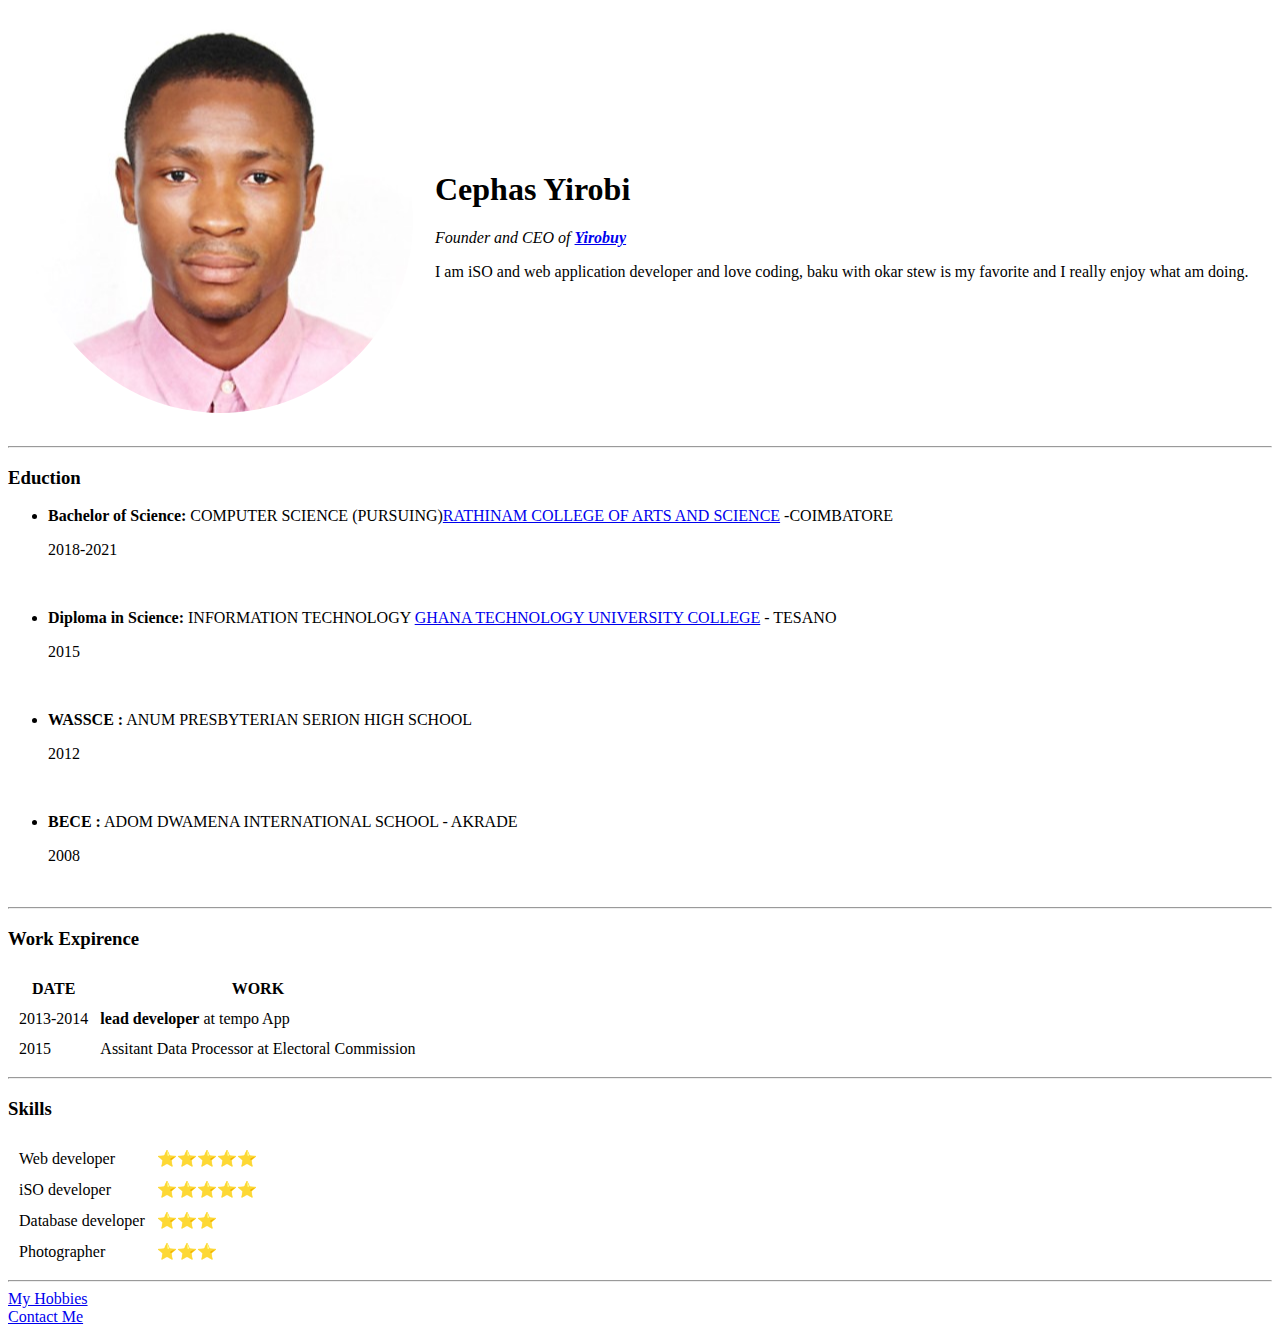
==== index.html @ 00345d81 "update to my initial website" ====
<!DOCTYPE html>
<html lang="en" dir="ltr">

  <head>
    <meta charset="utf-8">
    <title>Cephas's Personal Site</title>
  </head>

  <body>
    <table cellspacing="20">
      <tr>
        <td><img src="yirobi_circle photo1.png" alt="cephas profile picture"></td>
        <td>
          <h1>Cephas Yirobi</h1>
          <p><em>Founder and CEO of <strong><a href="https://www.appbrewery.co/">Yirobuy</a></strong></em></p>
          <p> I am iSO and web application developer and love coding, baku with okar stew is my favorite and I really enjoy what am doing.</p>
        </td>
      </tr>
    </table>
    <hr>
    <h3>Eduction</h3>
    <ul>
      <DIV CLASS="first">
        <li><strong>Bachelor of Science:</strong> COMPUTER SCIENCE (PURSUING)<a href="https://www.rathinamcollege.edu.in/">RATHINAM COLLEGE OF ARTS AND SCIENCE</a> -COIMBATORE</li>
      </div>
      <DIV CLASS="sceond">
        <p>2018-2021</p>
    </ul>
    </DIV><br>
    <ul>
      <DIV CLASS="first">
        <li><strong>Diploma in Science:</strong> INFORMATION TECHNOLOGY <a href="https://site.gtuc.edu.gh/">GHANA TECHNOLOGY UNIVERSITY COLLEGE</a> - TESANO</li>
      </div>
      <DIV CLASS="sceond">
        <p>2015</p>
    </ul>
    </DIV><br>
    <ul>
      <DIV CLASS="first">
        <li><strong>WASSCE :</strong> ANUM PRESBYTERIAN SERION HIGH SCHOOL</li>
      </div>
      <DIV CLASS="sceond">
        <p>2012</p>
    </ul>
    </DIV><br>
    <ul>
      <DIV CLASS="first">
        <li><strong>BECE :</strong> ADOM DWAMENA INTERNATIONAL SCHOOL - AKRADE</li>
      </div>
      <DIV CLASS="sceond">
        <p>2008 </p>
    </ul>
    </DIV><br>
    <hr>
    <h3>Work Expirence</h3>
    <table cellspacing="10">
      <thead>
        <th>DATE</th>
        <th>WORK</th>
      </thead>
      <tbody>
        <tr>
          <td>2013-2014</td>
          <td><strong>lead developer</strong> at tempo App</td>
        </tr>
        <tr>
          <td>2015</td>
          <td>Assitant Data Processor at Electoral Commission</td>
        </tr>
      </tbody>
    </table>
    <hr>
    <h3>Skills</h3>
    <table cellspacing="10">
      <tr>
        <td>Web developer</td>
        <td>⭐⭐⭐⭐⭐</td>
      </tr>
      <tr>
        <td>iSO developer</td>
        <td>⭐⭐⭐⭐⭐</td>
      </tr>
      <tr>
        <td>Database developer</td>
        <td>⭐⭐⭐</td>
      </tr>
      <tr>
        <td>Photographer</td>
        <td>⭐⭐⭐</td>
      </tr>
    </table>
    <hr>
    <a href="hobbies.html">My Hobbies</a>
    <br>
    <a href="contact-me.html">Contact Me</a>
  </body>

</html>
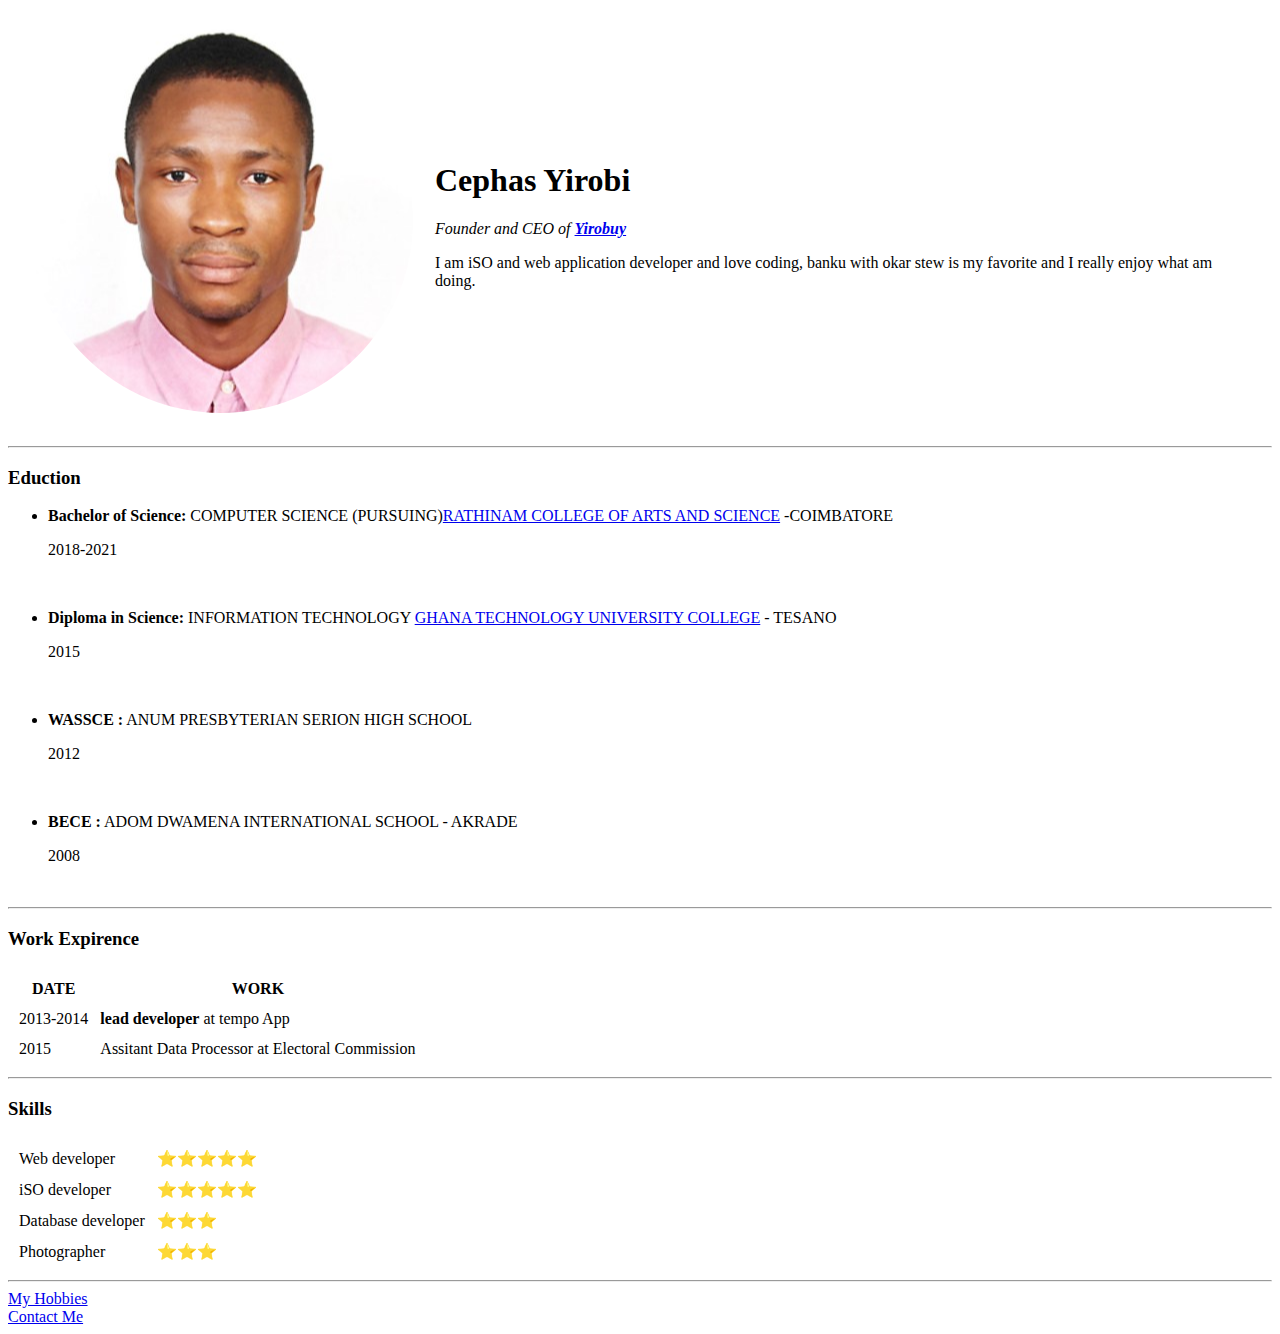
==== commit 67255852: "add initial CV website files" ====
--- a/index.html
+++ b/index.html
@@ -13,7 +13,7 @@
         <td>
           <h1>Cephas Yirobi</h1>
           <p><em>Founder and CEO of <strong><a href="https://www.appbrewery.co/">Yirobuy</a></strong></em></p>
-          <p> I am iSO and web application developer and love coding, baku with okar stew is my favorite and I really enjoy what am doing.</p>
+          <p> I am iSO and web application developer and love coding, banku with okar stew is my favorite and I really enjoy what am doing.</p>
         </td>
       </tr>
     </table>
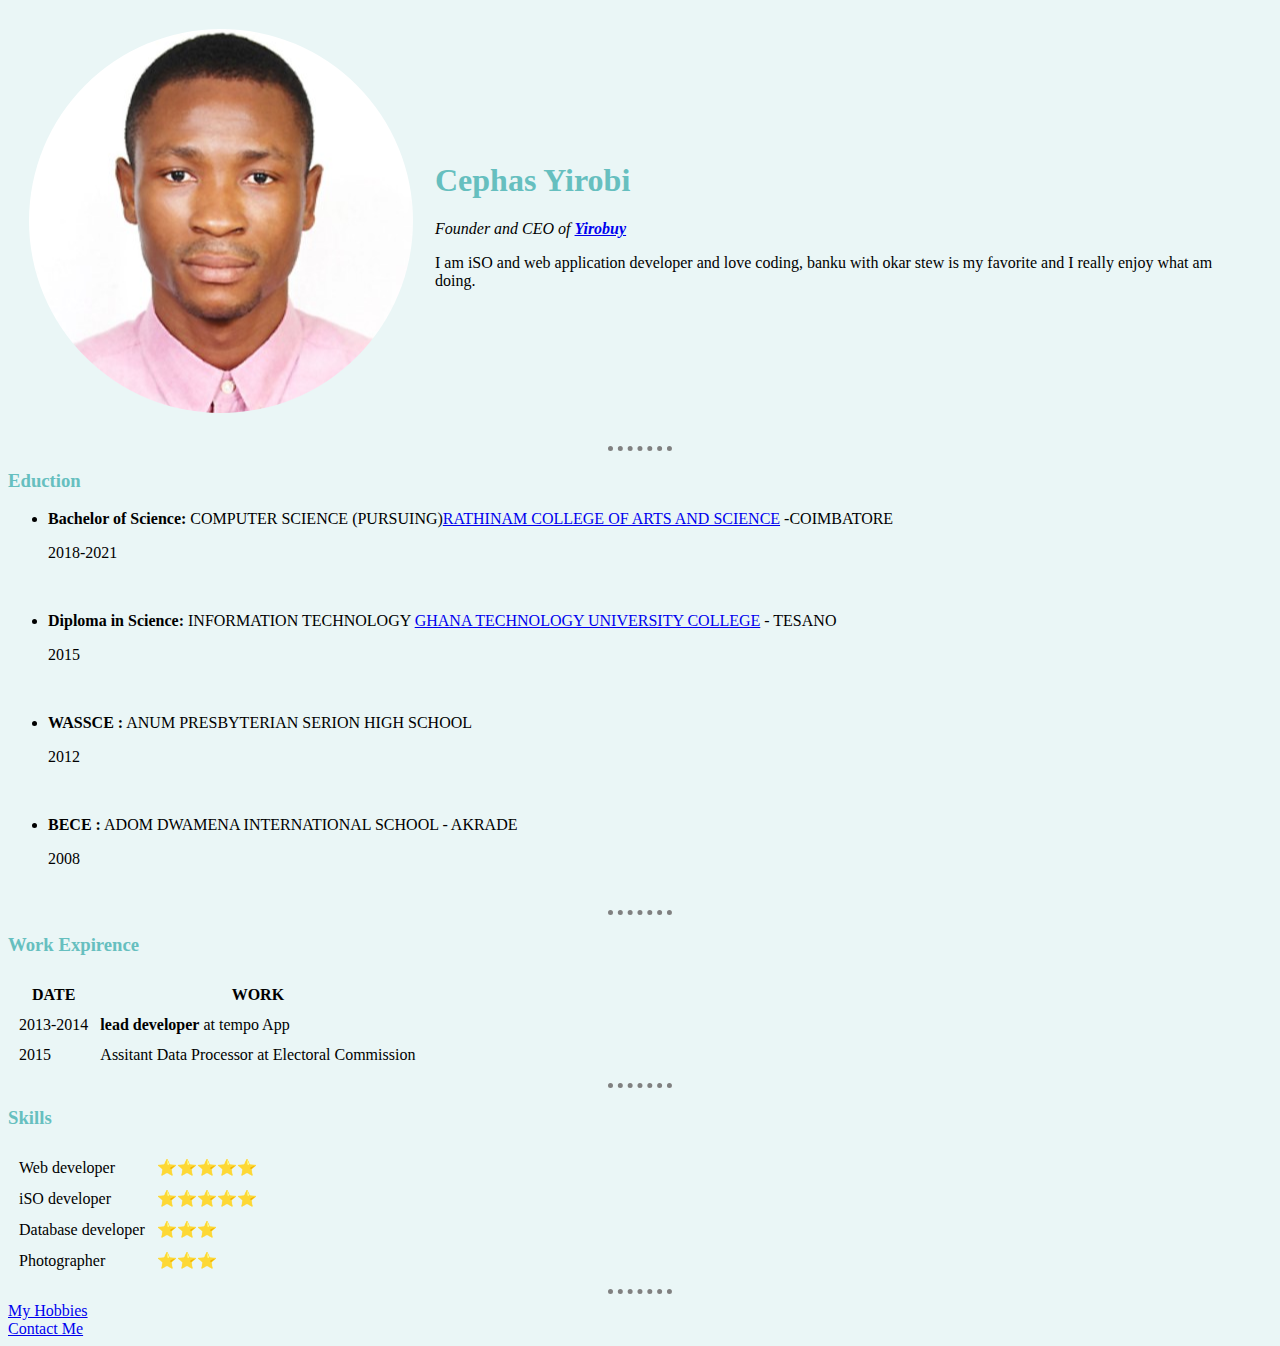
==== commit 211414d2: "add initial CV update website files" ====
--- a/index.html
+++ b/index.html
@@ -4,12 +4,13 @@
   <head>
     <meta charset="utf-8">
     <title>Cephas's Personal Site</title>
+    <link rel="stylesheet" href="css/styles.css">
   </head>
 
   <body>
     <table cellspacing="20">
       <tr>
-        <td><img src="yirobi_circle photo1.png" alt="cephas profile picture"></td>
+        <td><img src="images/yirobi_circle photo1.png" alt="cephas profile picture"></td>
         <td>
           <h1>Cephas Yirobi</h1>
           <p><em>Founder and CEO of <strong><a href="https://www.appbrewery.co/">Yirobuy</a></strong></em></p>
--- a/css/styles.css
+++ b/css/styles.css
@@ -0,0 +1,18 @@
+body {
+  background-color: #EAF6F6;
+}
+
+h1{
+  color: #66BFBF;
+}
+h3{
+  color:#66BFBF;
+}
+
+hr {
+  border-style:none;
+  border-top-style: dotted;
+  border-color: grey;
+  border-width: 5px;
+  width: 5%;
+}
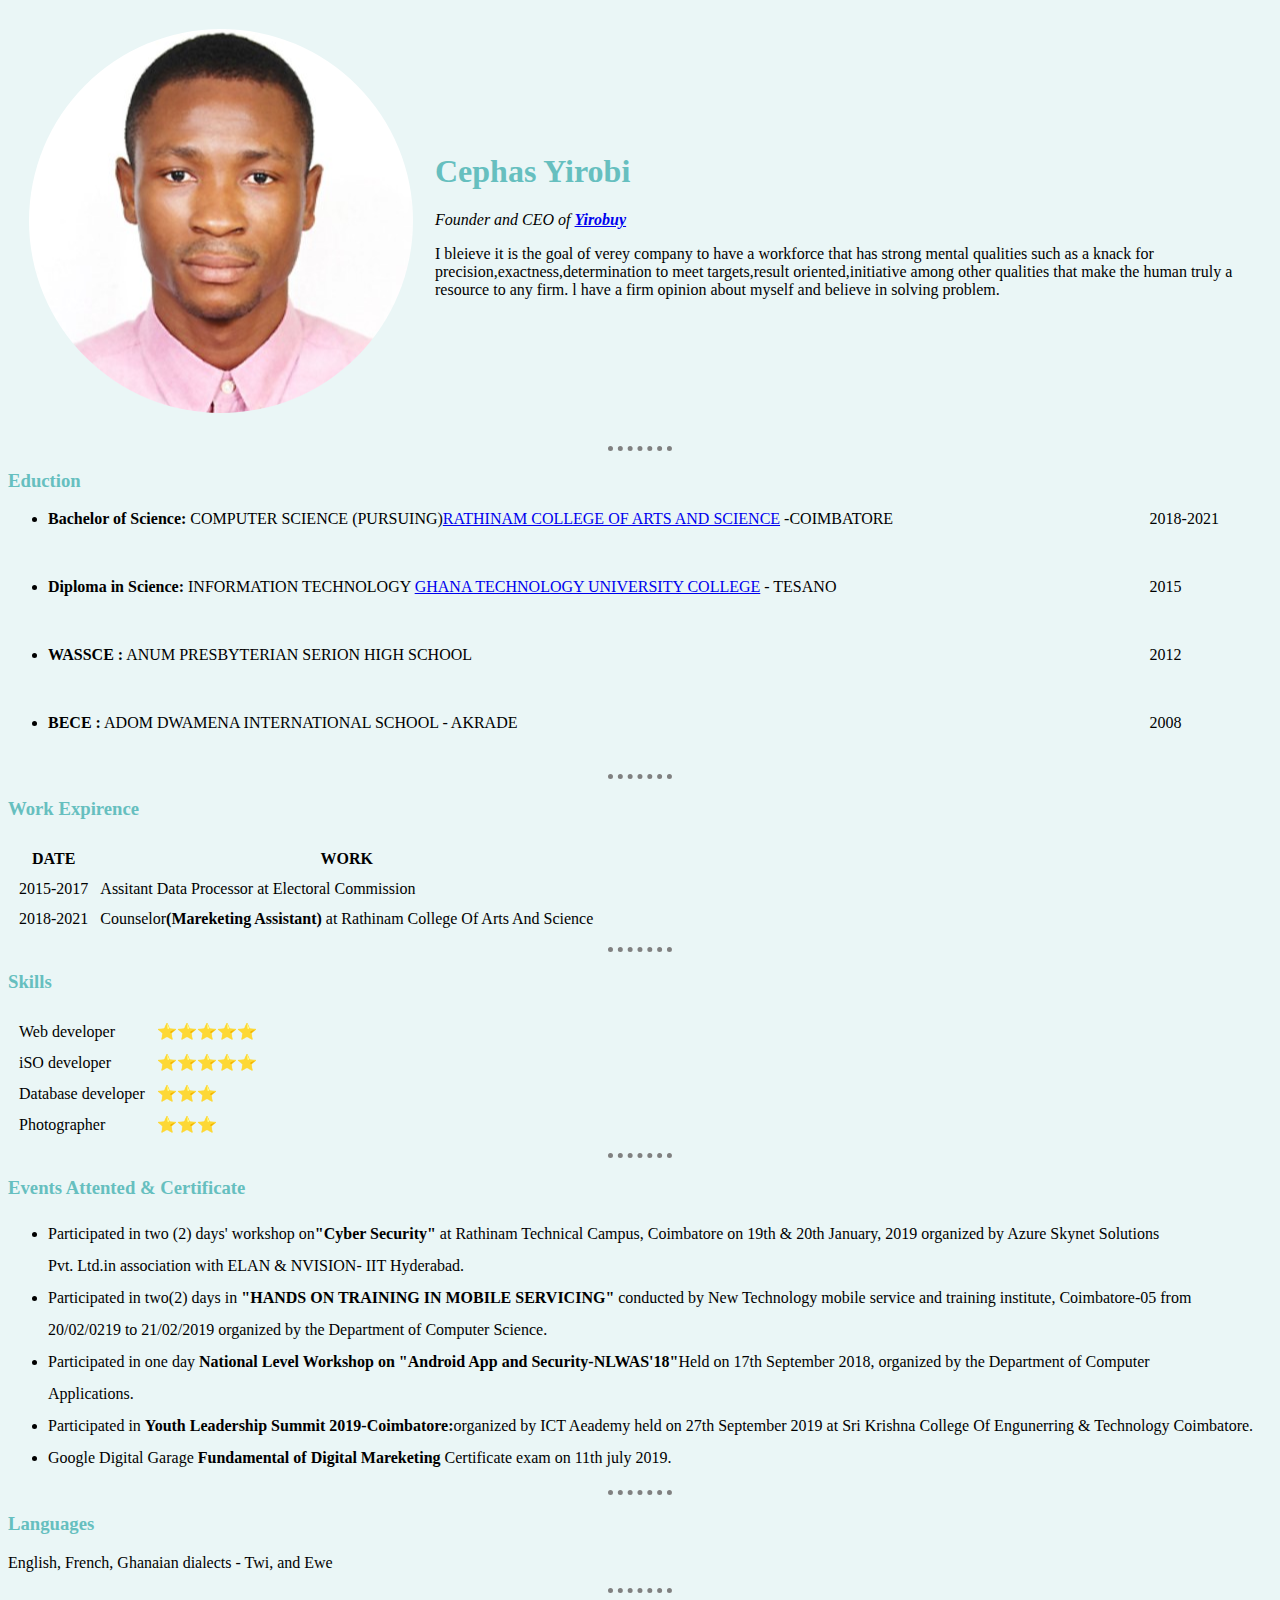
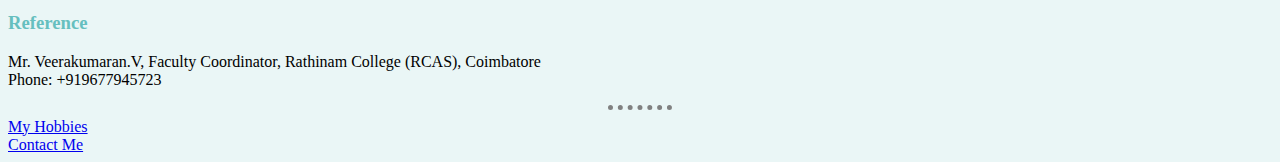
==== commit 44a42bce: "Add initials update CV website files" ====
--- a/index.html
+++ b/index.html
@@ -14,7 +14,8 @@
         <td>
           <h1>Cephas Yirobi</h1>
           <p><em>Founder and CEO of <strong><a href="https://www.appbrewery.co/">Yirobuy</a></strong></em></p>
-          <p> I am iSO and web application developer and love coding, banku with okar stew is my favorite and I really enjoy what am doing.</p>
+          <p class="Intro"> I bleieve it is the goal of verey company to have a workforce that has strong mental qualities such as a knack for precision,exactness,determination to meet targets,result oriented,initiative among other qualities that
+            make the human truly a resource to any firm. l have a firm opinion about myself and believe in solving problem.</p>
         </td>
       </tr>
     </table>
@@ -61,12 +62,12 @@
       </thead>
       <tbody>
         <tr>
-          <td>2013-2014</td>
-          <td><strong>lead developer</strong> at tempo App</td>
+          <td>2015-2017</td>
+          <td>Assitant Data Processor at Electoral Commission</td>
         </tr>
         <tr>
-          <td>2015</td>
-          <td>Assitant Data Processor at Electoral Commission</td>
+          <td>2018-2021</td>
+          <td>Counselor<strong>(Mareketing Assistant)</strong> at Rathinam College Of Arts And Science</td>
         </tr>
       </tbody>
     </table>
@@ -91,6 +92,32 @@
       </tr>
     </table>
     <hr>
+    <h3>Events Attented & Certificate</h3>
+    <ul class="item">
+      <li>
+        Participated in two (2) days' workshop on<strong>"Cyber Security"</strong> at Rathinam Technical Campus, Coimbatore on 19th & 20th January, 2019 organized by Azure Skynet Solutions<br> Pvt. Ltd.in association with ELAN & NVISION- IIT
+        Hyderabad.</li>
+      <li>
+        Participated in two(2) days in <strong>"HANDS ON TRAINING IN MOBILE SERVICING"</strong> conducted by New Technology mobile service and training institute, Coimbatore-05 from<br> 20/02/0219 to 21/02/2019 organized by the Department of Computer
+        Science.</li>
+      <li>
+        Participated in one day <strong>National Level Workshop on "Android App and Security-NLWAS'18"</strong>Held on 17th September 2018, organized by the Department of Computer<br> Applications.
+      </li>
+      <li>
+        Participated in <strong>Youth Leadership Summit 2019-Coimbatore:</strong>organized by ICT Aeademy held on 27th September 2019 at Sri Krishna College Of Engunerring & Technology Coimbatore.
+      </li>
+      <li>
+        Google Digital Garage<strong> Fundamental of Digital Mareketing</strong> Certificate exam on 11th july 2019.
+      </li>
+    </ul>
+    <hr>
+    <h3>Languages</h3>
+    <p>English, French, Ghanaian dialects - Twi, and Ewe</p>
+    <hr>
+    <h3>Reference</h3>
+    <p>Mr. Veerakumaran.V, Faculty Coordinator, Rathinam College (RCAS), Coimbatore<br>
+      Phone: +919677945723</p>
+    <hr>
     <a href="hobbies.html">My Hobbies</a>
     <br>
     <a href="contact-me.html">Contact Me</a>
--- a/css/styles.css
+++ b/css/styles.css
@@ -16,3 +16,15 @@
   border-width: 5px;
   width: 5%;
 }
+.item{
+  line-height: 2;
+}
+.first{
+  width: 90%;
+  float: left;
+
+}
+.second{
+  width: 10%;
+  float: right;
+}
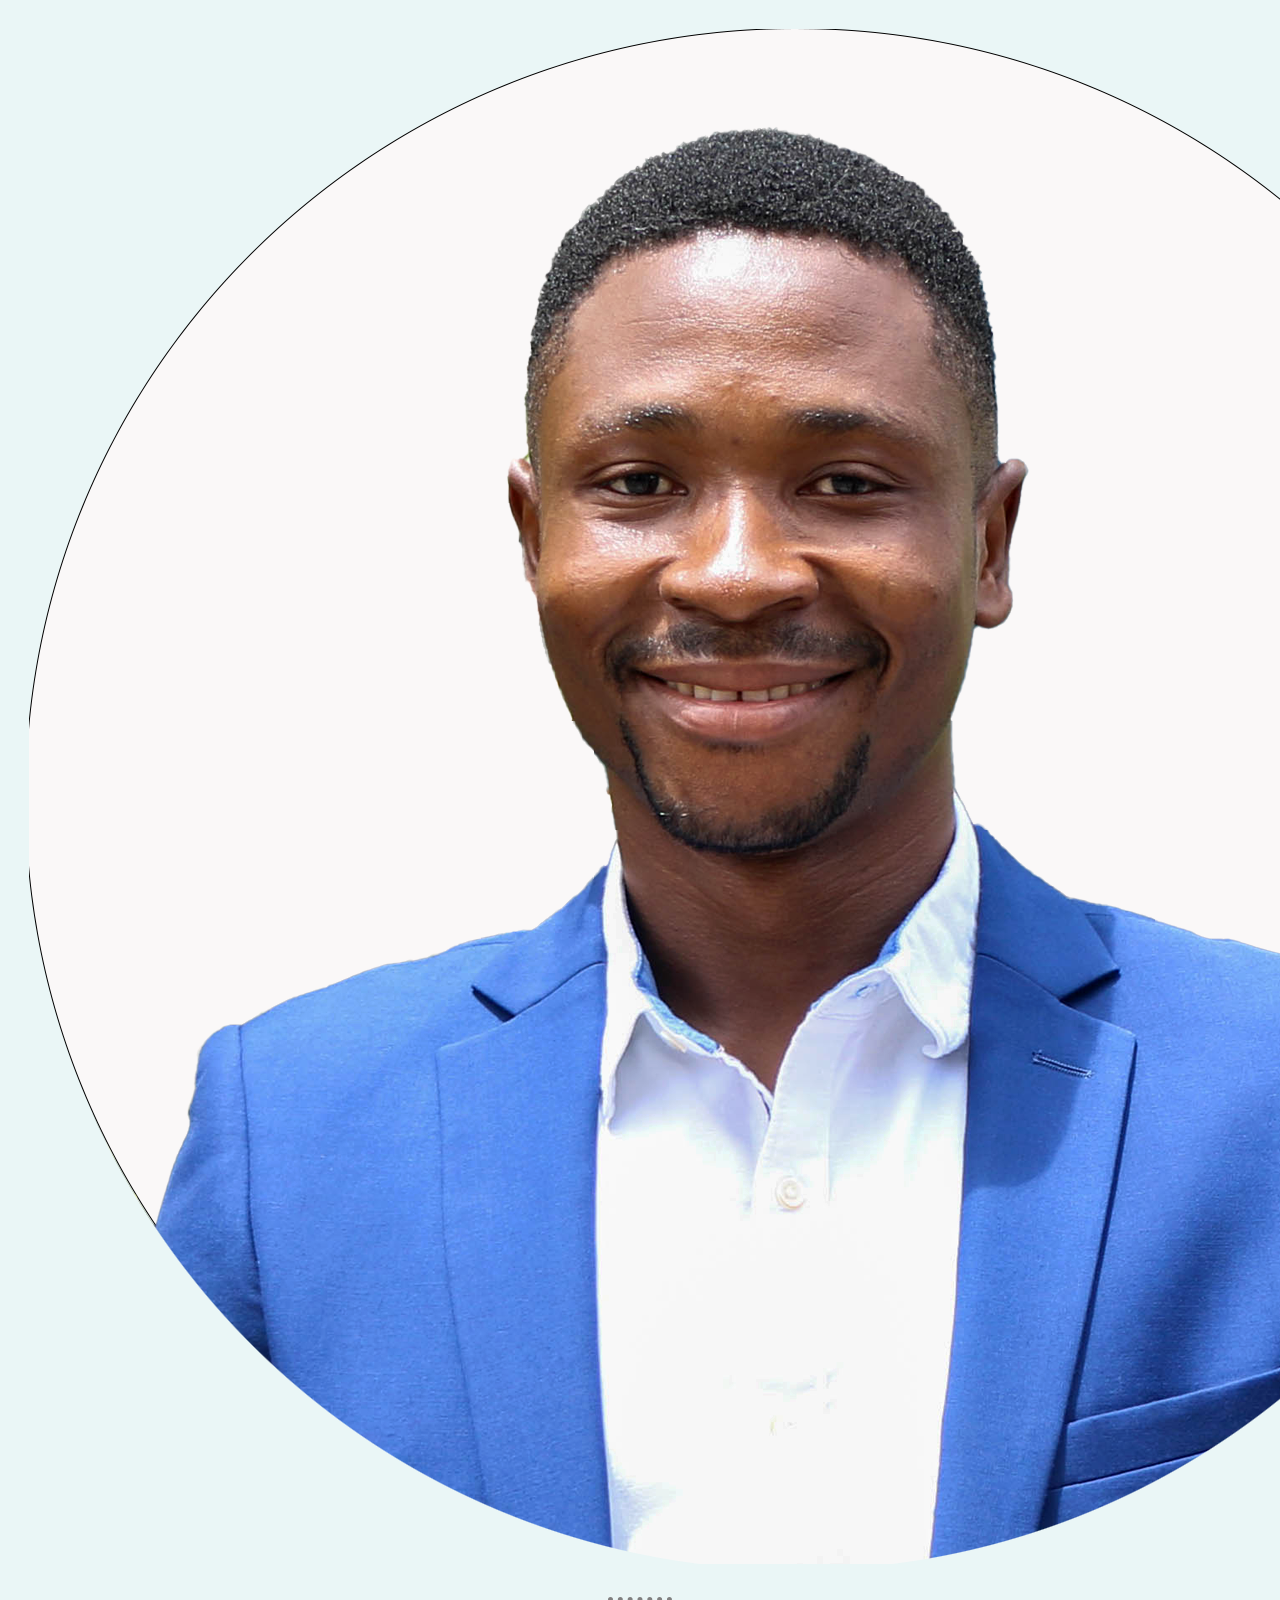
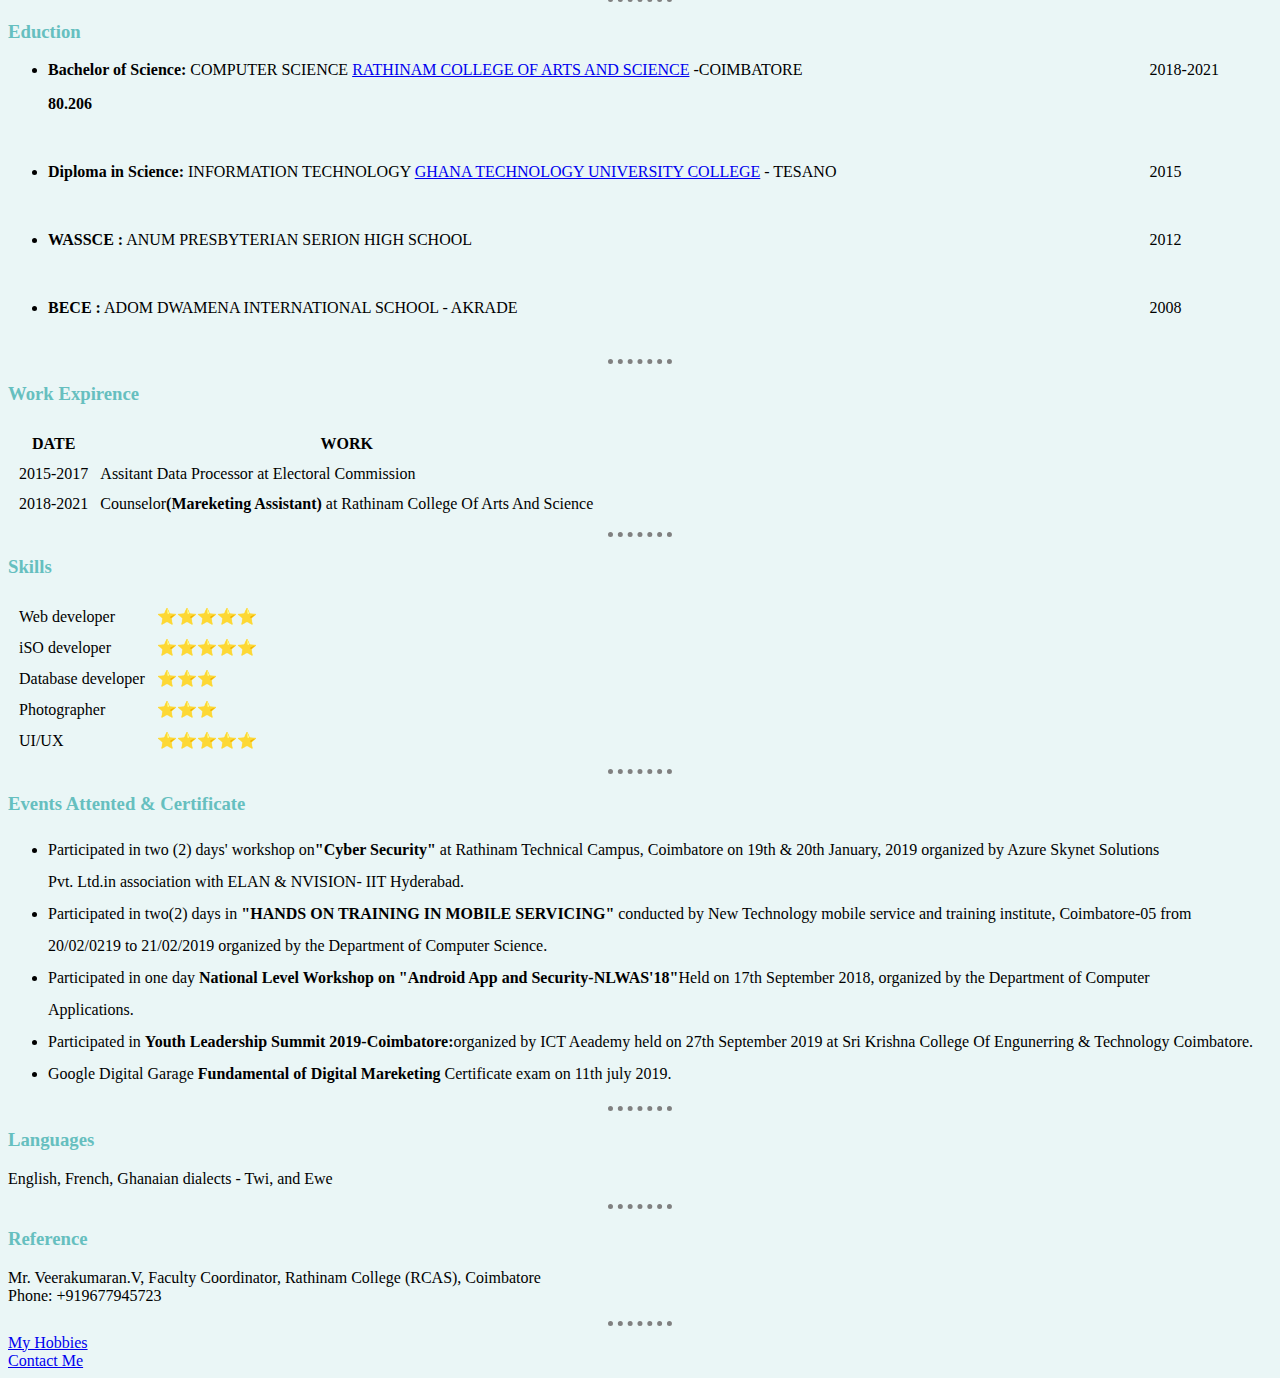
==== commit 16125b30: "Update index.html" ====
--- a/index.html
+++ b/index.html
@@ -10,10 +10,10 @@
   <body>
     <table cellspacing="20">
       <tr>
-        <td><img src="images/yirobi_circle photo1.png" alt="cephas profile picture"></td>
+        <td><img src="images/cephas_image.png" alt="cephas profile picture"></td>
         <td>
           <h1>Cephas Yirobi</h1>
-          <p><em>Founder and CEO of <strong><a href="https://www.appbrewery.co/">Yirobuy</a></strong></em></p>
+          <p><em>Founder and CEO of <strong><a href="https://rocky-thicket-01404.herokuapp.com/">Yirobuy</a></strong></em></p>
           <p class="Intro"> I bleieve it is the goal of verey company to have a workforce that has strong mental qualities such as a knack for precision,exactness,determination to meet targets,result oriented,initiative among other qualities that
             make the human truly a resource to any firm. l have a firm opinion about myself and believe in solving problem.</p>
         </td>
@@ -23,10 +23,11 @@
     <h3>Eduction</h3>
     <ul>
       <DIV CLASS="first">
-        <li><strong>Bachelor of Science:</strong> COMPUTER SCIENCE (PURSUING)<a href="https://www.rathinamcollege.edu.in/">RATHINAM COLLEGE OF ARTS AND SCIENCE</a> -COIMBATORE</li>
+        <li><strong>Bachelor of Science:</strong> COMPUTER SCIENCE <a href="https://www.rathinamcollege.edu.in/">RATHINAM COLLEGE OF ARTS AND SCIENCE</a> -COIMBATORE</li>
       </div>
       <DIV CLASS="sceond">
         <p>2018-2021</p>
+        <p><Strong>80.206</strong></p>
     </ul>
     </DIV><br>
     <ul>
@@ -90,6 +91,10 @@
         <td>Photographer</td>
         <td>⭐⭐⭐</td>
       </tr>
+      <tr>
+        <td>UI/UX</td>
+        <td>⭐⭐⭐⭐⭐</td>
+      </tr>
     </table>
     <hr>
     <h3>Events Attented & Certificate</h3>
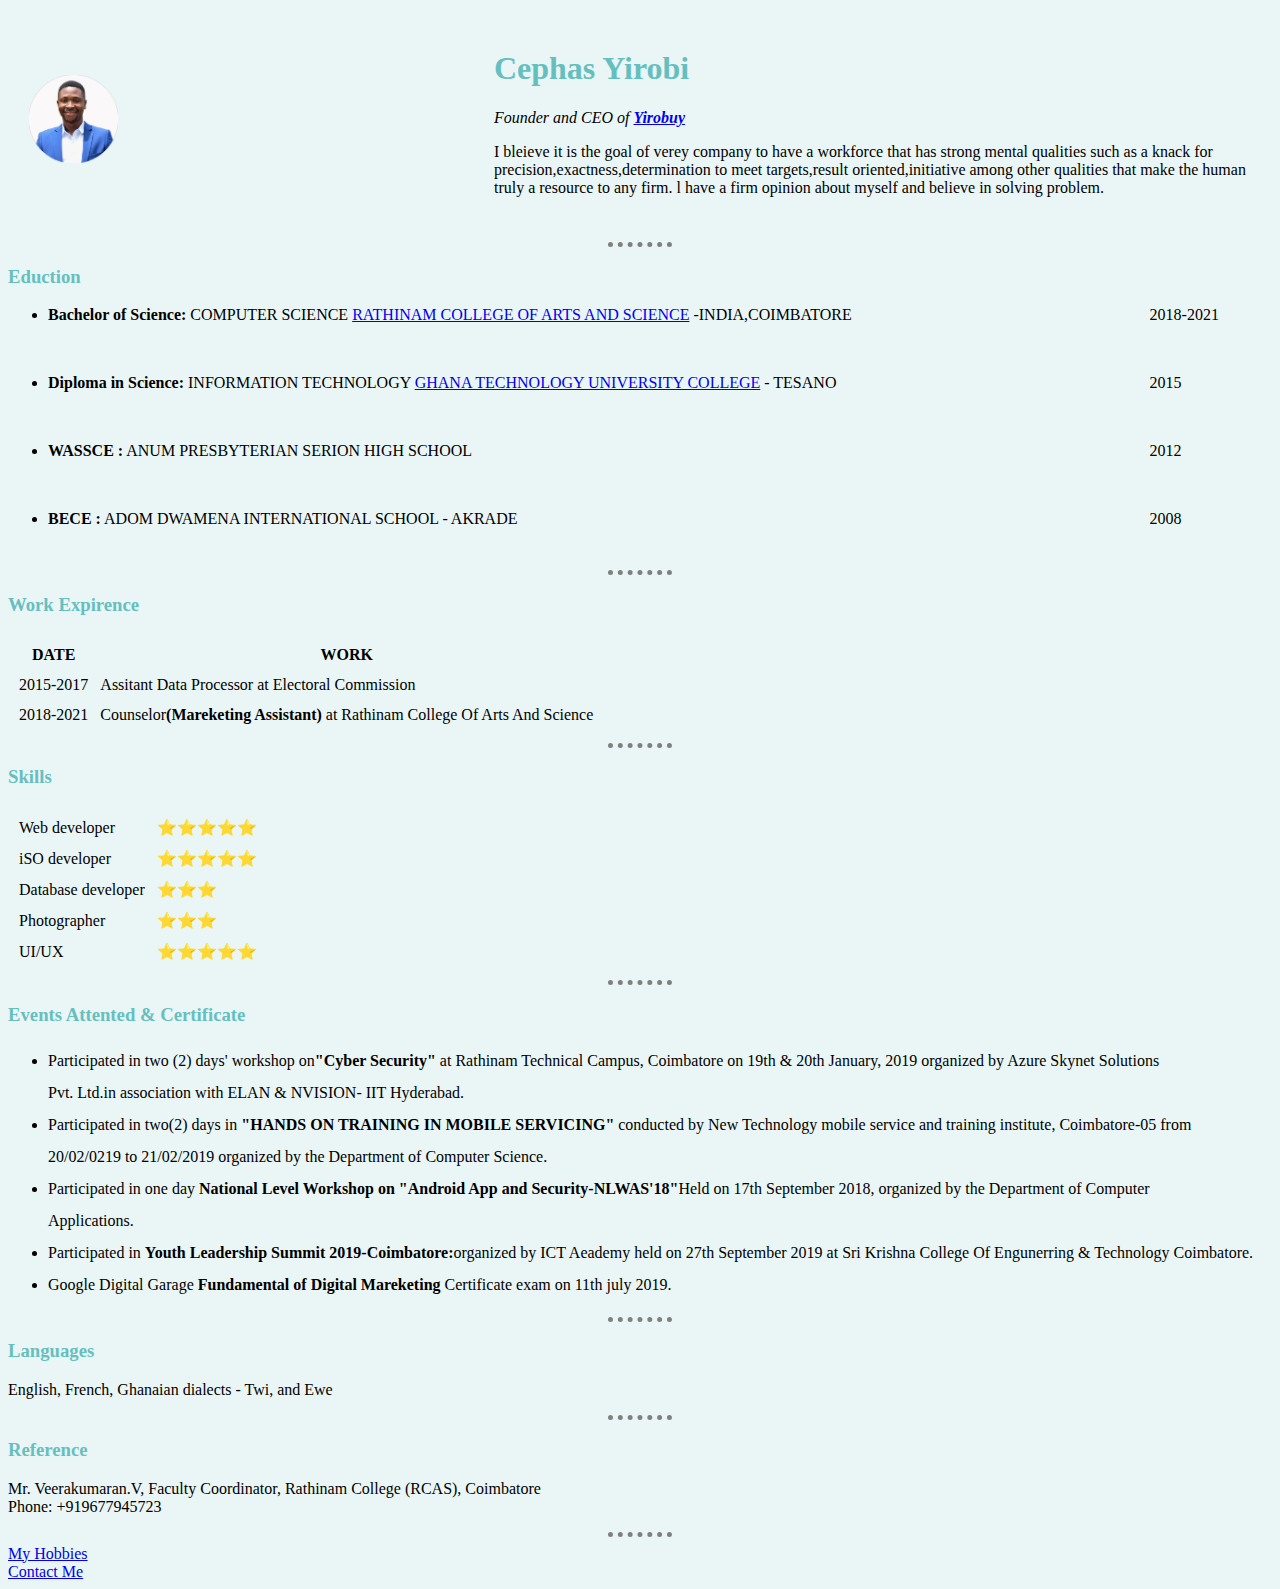
==== commit 108c5eea: "Update index.html" ====
--- a/index.html
+++ b/index.html
@@ -10,7 +10,7 @@
   <body>
     <table cellspacing="20">
       <tr>
-        <td><img src="images/cephas_image.png" alt="cephas profile picture"></td>
+        <td><img class="profile-img" src="images/cephas_image.png" alt="cephas profile picture"></td>
         <td>
           <h1>Cephas Yirobi</h1>
           <p><em>Founder and CEO of <strong><a href="https://rocky-thicket-01404.herokuapp.com/">Yirobuy</a></strong></em></p>
@@ -23,11 +23,10 @@
     <h3>Eduction</h3>
     <ul>
       <DIV CLASS="first">
-        <li><strong>Bachelor of Science:</strong> COMPUTER SCIENCE <a href="https://www.rathinamcollege.edu.in/">RATHINAM COLLEGE OF ARTS AND SCIENCE</a> -COIMBATORE</li>
+        <li><strong>Bachelor of Science:</strong> COMPUTER SCIENCE <a href="https://www.rathinamcollege.edu.in/">RATHINAM COLLEGE OF ARTS AND SCIENCE</a> -INDIA,COIMBATORE </li>
       </div>
       <DIV CLASS="sceond">
         <p>2018-2021</p>
-        <p><Strong>80.206</strong></p>
     </ul>
     </DIV><br>
     <ul>
--- a/css/styles.css
+++ b/css/styles.css
@@ -7,6 +7,10 @@
 }
 h3{
   color:#66BFBF;
+}
+
+.profile-img{
+  width:20%;
 }
 
 hr {
